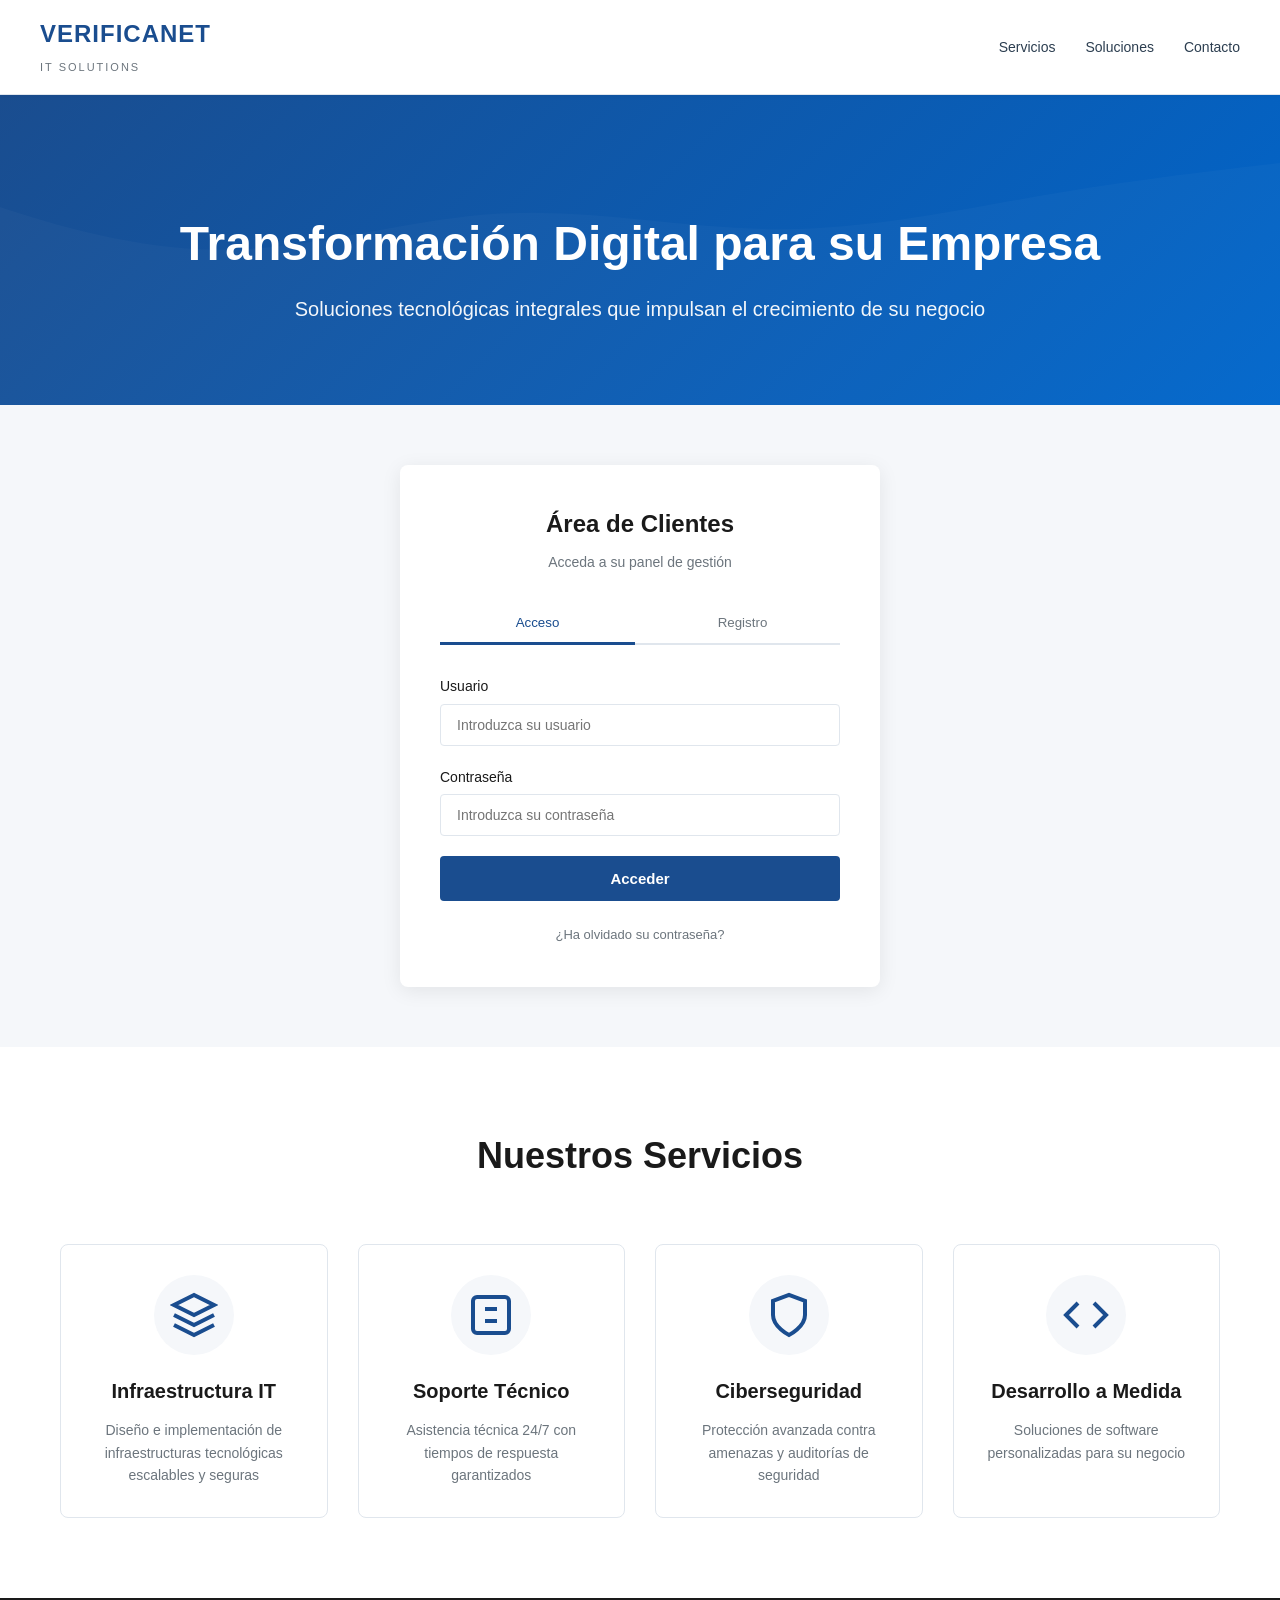
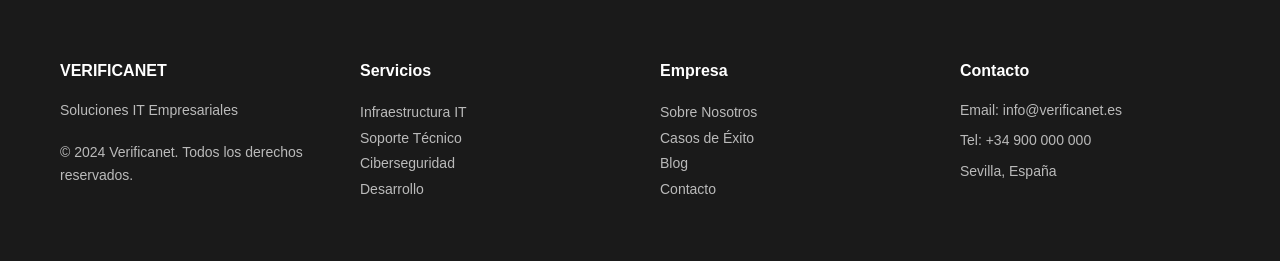
==== verificanet_pro/index.html @ dd5294af "Proyecto Verificanet completo - Web profesional + Backend + DMZ" ====
<!DOCTYPE html>
<html lang="es">
<head>
    <meta charset="UTF-8">
    <meta name="viewport" content="width=device-width, initial-scale=1.0">
    <title>Verificanet | Soluciones IT Empresariales</title>
    <link rel="stylesheet" href="css/styles-pro.css">
</head>
<body class="login-page">
    <!-- Header -->
    <header class="main-header">
        <div class="container-fluid">
            <div class="header-content">
                <div class="logo">
                    <h1>VERIFICANET</h1>
                    <span class="tagline">IT Solutions</span>
                </div>
                <nav class="main-nav">
                    <a href="#servicios">Servicios</a>
                    <a href="#soluciones">Soluciones</a>
                    <a href="#contacto">Contacto</a>
                </nav>
            </div>
        </div>
    </header>

    <!-- Hero Section -->
    <section class="hero">
        <div class="hero-overlay"></div>
        <div class="container">
            <div class="hero-content">
                <h2 class="hero-title">Transformación Digital para su Empresa</h2>
                <p class="hero-subtitle">Soluciones tecnológicas integrales que impulsan el crecimiento de su negocio</p>
            </div>
        </div>
    </section>

    <!-- Login Section -->
    <section class="login-section">
        <div class="container">
            <div class="login-card">
                <div class="login-header">
                    <h3>Área de Clientes</h3>
                    <p>Acceda a su panel de gestión</p>
                </div>

                <div class="tabs-professional">
                    <button class="tab-btn active" onclick="showTabPro('login')">Acceso</button>
                    <button class="tab-btn" onclick="showTabPro('register')">Registro</button>
                </div>

                <div id="alert-pro" class="alert-pro"></div>

                <!-- Login Form -->
                <div id="login-form-pro" class="form-section-pro active">
                    <form onsubmit="handleLogin(event)" class="professional-form">
                        <div class="input-group">
                            <label>Usuario</label>
                            <input type="text" id="login-username" required placeholder="Introduzca su usuario">
                        </div>
                        <div class="input-group">
                            <label>Contraseña</label>
                            <input type="password" id="login-password" required placeholder="Introduzca su contraseña">
                        </div>
                        <button type="submit" class="btn-professional">Acceder</button>
                    </form>
                    <div class="login-help">
                        <a href="#" class="link-subtle">¿Ha olvidado su contraseña?</a>
                    </div>
                </div>

                <!-- Register Form -->
                <div id="register-form-pro" class="form-section-pro">
                    <form onsubmit="handleRegister(event)" class="professional-form">
                        <div class="input-group">
                            <label>Tipo de Cliente</label>
                            <select id="register-tipo" onchange="toggleRegistroTipo()">
                                <option value="particular">Particular</option>
                                <option value="empresa">Empresa</option>
                            </select>
                        </div>

                        <div id="registro-particular">
                            <div class="input-group">
                                <label>Nombre</label>
                                <input type="text" id="register-nombre" placeholder="Su nombre">
                            </div>
                            <div class="input-group">
                                <label>Apellidos</label>
                                <input type="text" id="register-apellido" placeholder="Sus apellidos">
                            </div>
                        </div>

                        <div id="registro-empresa" style="display: none;">
                            <div class="input-group">
                                <label>Razón Social</label>
                                <input type="text" id="register-empresa" placeholder="Nombre de la empresa">
                            </div>
                        </div>

                        <div class="input-group">
                            <label>Correo Electrónico</label>
                            <input type="email" id="register-email" required placeholder="correo@empresa.com">
                        </div>
                        <div class="input-group">
                            <label>Teléfono</label>
                            <input type="tel" id="register-telefono" placeholder="+34 600 000 000">
                        </div>
                        <div class="input-group">
                            <label>Usuario</label>
                            <input type="text" id="register-username" required placeholder="Elija un nombre de usuario">
                        </div>
                        <div class="input-group">
                            <label>Contraseña</label>
                            <input type="password" id="register-password" required placeholder="Mínimo 8 caracteres">
                        </div>
                        <button type="submit" class="btn-professional">Crear Cuenta</button>
                    </form>
                </div>
            </div>
        </div>
    </section>

    <!-- Services Preview -->
    <section class="services-preview">
        <div class="container">
            <h2 class="section-title">Nuestros Servicios</h2>
            <div class="services-grid">
                <div class="service-item">
                    <div class="service-icon">
                        <svg width="48" height="48" viewBox="0 0 24 24" fill="none" stroke="currentColor" stroke-width="2">
                            <path d="M12 2L2 7l10 5 10-5-10-5z"></path>
                            <path d="M2 17l10 5 10-5M2 12l10 5 10-5"></path>
                        </svg>
                    </div>
                    <h3>Infraestructura IT</h3>
                    <p>Diseño e implementación de infraestructuras tecnológicas escalables y seguras</p>
                </div>
                <div class="service-item">
                    <div class="service-icon">
                        <svg width="48" height="48" viewBox="0 0 24 24" fill="none" stroke="currentColor" stroke-width="2">
                            <rect x="3" y="3" width="18" height="18" rx="2" ry="2"></rect>
                            <line x1="9" y1="9" x2="15" y2="9"></line>
                            <line x1="9" y1="15" x2="15" y2="15"></line>
                        </svg>
                    </div>
                    <h3>Soporte Técnico</h3>
                    <p>Asistencia técnica 24/7 con tiempos de respuesta garantizados</p>
                </div>
                <div class="service-item">
                    <div class="service-icon">
                        <svg width="48" height="48" viewBox="0 0 24 24" fill="none" stroke="currentColor" stroke-width="2">
                            <path d="M12 22s8-4 8-10V5l-8-3-8 3v7c0 6 8 10 8 10z"></path>
                        </svg>
                    </div>
                    <h3>Ciberseguridad</h3>
                    <p>Protección avanzada contra amenazas y auditorías de seguridad</p>
                </div>
                <div class="service-item">
                    <div class="service-icon">
                        <svg width="48" height="48" viewBox="0 0 24 24" fill="none" stroke="currentColor" stroke-width="2">
                            <polyline points="16 18 22 12 16 6"></polyline>
                            <polyline points="8 6 2 12 8 18"></polyline>
                        </svg>
                    </div>
                    <h3>Desarrollo a Medida</h3>
                    <p>Soluciones de software personalizadas para su negocio</p>
                </div>
            </div>
        </div>
    </section>

    <!-- Footer -->
    <footer class="main-footer">
        <div class="container">
            <div class="footer-content">
                <div class="footer-col">
                    <h4>VERIFICANET</h4>
                    <p>Soluciones IT Empresariales</p>
                    <p class="footer-small">© 2024 Verificanet. Todos los derechos reservados.</p>
                </div>
                <div class="footer-col">
                    <h4>Servicios</h4>
                    <ul>
                        <li><a href="#">Infraestructura IT</a></li>
                        <li><a href="#">Soporte Técnico</a></li>
                        <li><a href="#">Ciberseguridad</a></li>
                        <li><a href="#">Desarrollo</a></li>
                    </ul>
                </div>
                <div class="footer-col">
                    <h4>Empresa</h4>
                    <ul>
                        <li><a href="#">Sobre Nosotros</a></li>
                        <li><a href="#">Casos de Éxito</a></li>
                        <li><a href="#">Blog</a></li>
                        <li><a href="#">Contacto</a></li>
                    </ul>
                </div>
                <div class="footer-col">
                    <h4>Contacto</h4>
                    <p>Email: info@verificanet.es</p>
                    <p>Tel: +34 900 000 000</p>
                    <p>Sevilla, España</p>
                </div>
            </div>
        </div>
    </footer>

    <script src="js/app-pro.js"></script>
</body>
</html>
---- verificanet_pro/css/styles-pro.css ----
/* VERIFICANET - ESTILOS PROFESIONALES CORPORATIVOS */

* {
    margin: 0;
    padding: 0;
    box-sizing: border-box;
}

:root {
    --primary: #1a4d8f;
    --secondary: #0066cc;
    --dark: #1a1a1a;
    --light-gray: #f5f7fa;
    --border: #e0e6ed;
    --text: #2c3e50;
    --text-light: #6c757d;
    --success: #28a745;
    --danger: #dc3545;
}

body {
    font-family: -apple-system, BlinkMacSystemFont, 'Segoe UI', Roboto, 'Helvetica Neue', Arial, sans-serif;
    color: var(--text);
    line-height: 1.6;
    background: white;
}

.container {
    max-width: 1200px;
    margin: 0 auto;
    padding: 0 20px;
}

.container-fluid {
    width: 100%;
    padding: 0 40px;
}

/* ========== HEADER ========== */
.main-header {
    background: white;
    border-bottom: 1px solid var(--border);
    position: sticky;
    top: 0;
    z-index: 1000;
    box-shadow: 0 2px 4px rgba(0,0,0,0.05);
}

.header-content {
    display: flex;
    justify-content: space-between;
    align-items: center;
    padding: 15px 0;
}

.logo h1 {
    font-size: 24px;
    font-weight: 700;
    color: var(--primary);
    letter-spacing: 1px;
}

.logo .tagline {
    font-size: 11px;
    color: var(--text-light);
    text-transform: uppercase;
    letter-spacing: 2px;
}

.main-nav {
    display: flex;
    gap: 30px;
}

.main-nav a {
    color: var(--text);
    text-decoration: none;
    font-weight: 500;
    font-size: 14px;
    transition: color 0.3s;
}

.main-nav a:hover {
    color: var(--primary);
}

/* ========== HERO ========== */
.hero {
    position: relative;
    background: linear-gradient(135deg, #1a4d8f 0%, #0066cc 100%);
    color: white;
    padding: 120px 0 80px;
    text-align: center;
}

.hero-overlay {
    position: absolute;
    top: 0;
    left: 0;
    right: 0;
    bottom: 0;
    background: url('data:image/svg+xml,<svg xmlns="http://www.w3.org/2000/svg" viewBox="0 0 1440 320"><path fill="rgba(255,255,255,0.05)" d="M0,96L48,112C96,128,192,160,288,160C384,160,480,128,576,122.7C672,117,768,139,864,138.7C960,139,1056,117,1152,101.3C1248,85,1344,75,1392,69.3L1440,64L1440,320L1392,320C1344,320,1248,320,1152,320C1056,320,960,320,864,320C768,320,672,320,576,320C480,320,384,320,288,320C192,320,96,320,48,320L0,320Z"></path></svg>') bottom no-repeat;
    background-size: cover;
    opacity: 0.5;
}

.hero-content {
    position: relative;
    z-index: 1;
}

.hero-title {
    font-size: 48px;
    font-weight: 700;
    margin-bottom: 20px;
    line-height: 1.2;
}

.hero-subtitle {
    font-size: 20px;
    font-weight: 300;
    opacity: 0.95;
}

/* ========== LOGIN SECTION ========== */
.login-section {
    padding: 60px 0;
    background: var(--light-gray);
}

.login-card {
    max-width: 480px;
    margin: 0 auto;
    background: white;
    border-radius: 8px;
    box-shadow: 0 4px 20px rgba(0,0,0,0.08);
    padding: 40px;
}

.login-header {
    text-align: center;
    margin-bottom: 30px;
}

.login-header h3 {
    font-size: 24px;
    color: var(--dark);
    margin-bottom: 8px;
}

.login-header p {
    color: var(--text-light);
    font-size: 14px;
}

.tabs-professional {
    display: flex;
    gap: 10px;
    margin-bottom: 30px;
    border-bottom: 2px solid var(--border);
}

.tab-btn {
    flex: 1;
    padding: 12px;
    background: none;
    border: none;
    border-bottom: 3px solid transparent;
    color: var(--text-light);
    font-weight: 500;
    cursor: pointer;
    transition: all 0.3s;
    margin-bottom: -2px;
}

.tab-btn.active {
    color: var(--primary);
    border-bottom-color: var(--primary);
}

.form-section-pro {
    display: none;
}

.form-section-pro.active {
    display: block;
}

.professional-form .input-group {
    margin-bottom: 20px;
}

.professional-form label {
    display: block;
    margin-bottom: 6px;
    font-weight: 500;
    font-size: 14px;
    color: var(--dark);
}

.professional-form input,
.professional-form select {
    width: 100%;
    padding: 12px 16px;
    border: 1px solid var(--border);
    border-radius: 4px;
    font-size: 14px;
    transition: border-color 0.3s;
}

.professional-form input:focus,
.professional-form select:focus {
    outline: none;
    border-color: var(--primary);
}

.btn-professional {
    width: 100%;
    padding: 14px;
    background: var(--primary);
    color: white;
    border: none;
    border-radius: 4px;
    font-size: 15px;
    font-weight: 600;
    cursor: pointer;
    transition: background 0.3s;
}

.btn-professional:hover {
    background: var(--secondary);
}

.login-help {
    margin-top: 20px;
    text-align: center;
}

.link-subtle {
    color: var(--text-light);
    text-decoration: none;
    font-size: 13px;
}

.link-subtle:hover {
    color: var(--primary);
}

.alert-pro {
    padding: 12px 16px;
    border-radius: 4px;
    margin-bottom: 20px;
    display: none;
    font-size: 14px;
}

.alert-pro.error {
    background: #f8d7da;
    color: #721c24;
    border: 1px solid #f5c6cb;
}

.alert-pro.success {
    background: #d4edda;
    color: #155724;
    border: 1px solid #c3e6cb;
}

/* ========== SERVICES PREVIEW ========== */
.services-preview {
    padding: 80px 0;
    background: white;
}

.section-title {
    text-align: center;
    font-size: 36px;
    font-weight: 700;
    color: var(--dark);
    margin-bottom: 60px;
}

.services-grid {
    display: grid;
    grid-template-columns: repeat(auto-fit, minmax(260px, 1fr));
    gap: 30px;
}

.service-item {
    text-align: center;
    padding: 30px;
    border: 1px solid var(--border);
    border-radius: 8px;
    transition: all 0.3s;
}

.service-item:hover {
    border-color: var(--primary);
    box-shadow: 0 6px 20px rgba(0,0,0,0.08);
}

.service-icon {
    width: 80px;
    height: 80px;
    margin: 0 auto 20px;
    display: flex;
    align-items: center;
    justify-content: center;
    background: var(--light-gray);
    border-radius: 50%;
    color: var(--primary);
}

.service-item h3 {
    font-size: 20px;
    margin-bottom: 12px;
    color: var(--dark);
}

.service-item p {
    font-size: 14px;
    color: var(--text-light);
    line-height: 1.6;
}

/* ========== FOOTER ========== */
.main-footer {
    background: var(--dark);
    color: white;
    padding: 60px 0 30px;
}

.footer-content {
    display: grid;
    grid-template-columns: repeat(auto-fit, minmax(200px, 1fr));
    gap: 40px;
    margin-bottom: 30px;
}

.footer-col h4 {
    font-size: 16px;
    margin-bottom: 16px;
    font-weight: 600;
}

.footer-col p,
.footer-col a {
    font-size: 14px;
    color: rgba(255,255,255,0.7);
    margin-bottom: 8px;
}

.footer-col ul {
    list-style: none;
}

.footer-col a {
    text-decoration: none;
    transition: color 0.3s;
}

.footer-col a:hover {
    color: white;
}

.footer-small {
    font-size: 12px;
    margin-top: 20px;
}

/* ========== RESPONSIVE ========== */
@media (max-width: 768px) {
    .hero-title {
        font-size: 32px;
    }
    
    .hero-subtitle {
        font-size: 16px;
    }
    
    .login-card {
        padding: 30px 20px;
    }
    
    .services-grid {
        grid-template-columns: 1fr;
    }
}
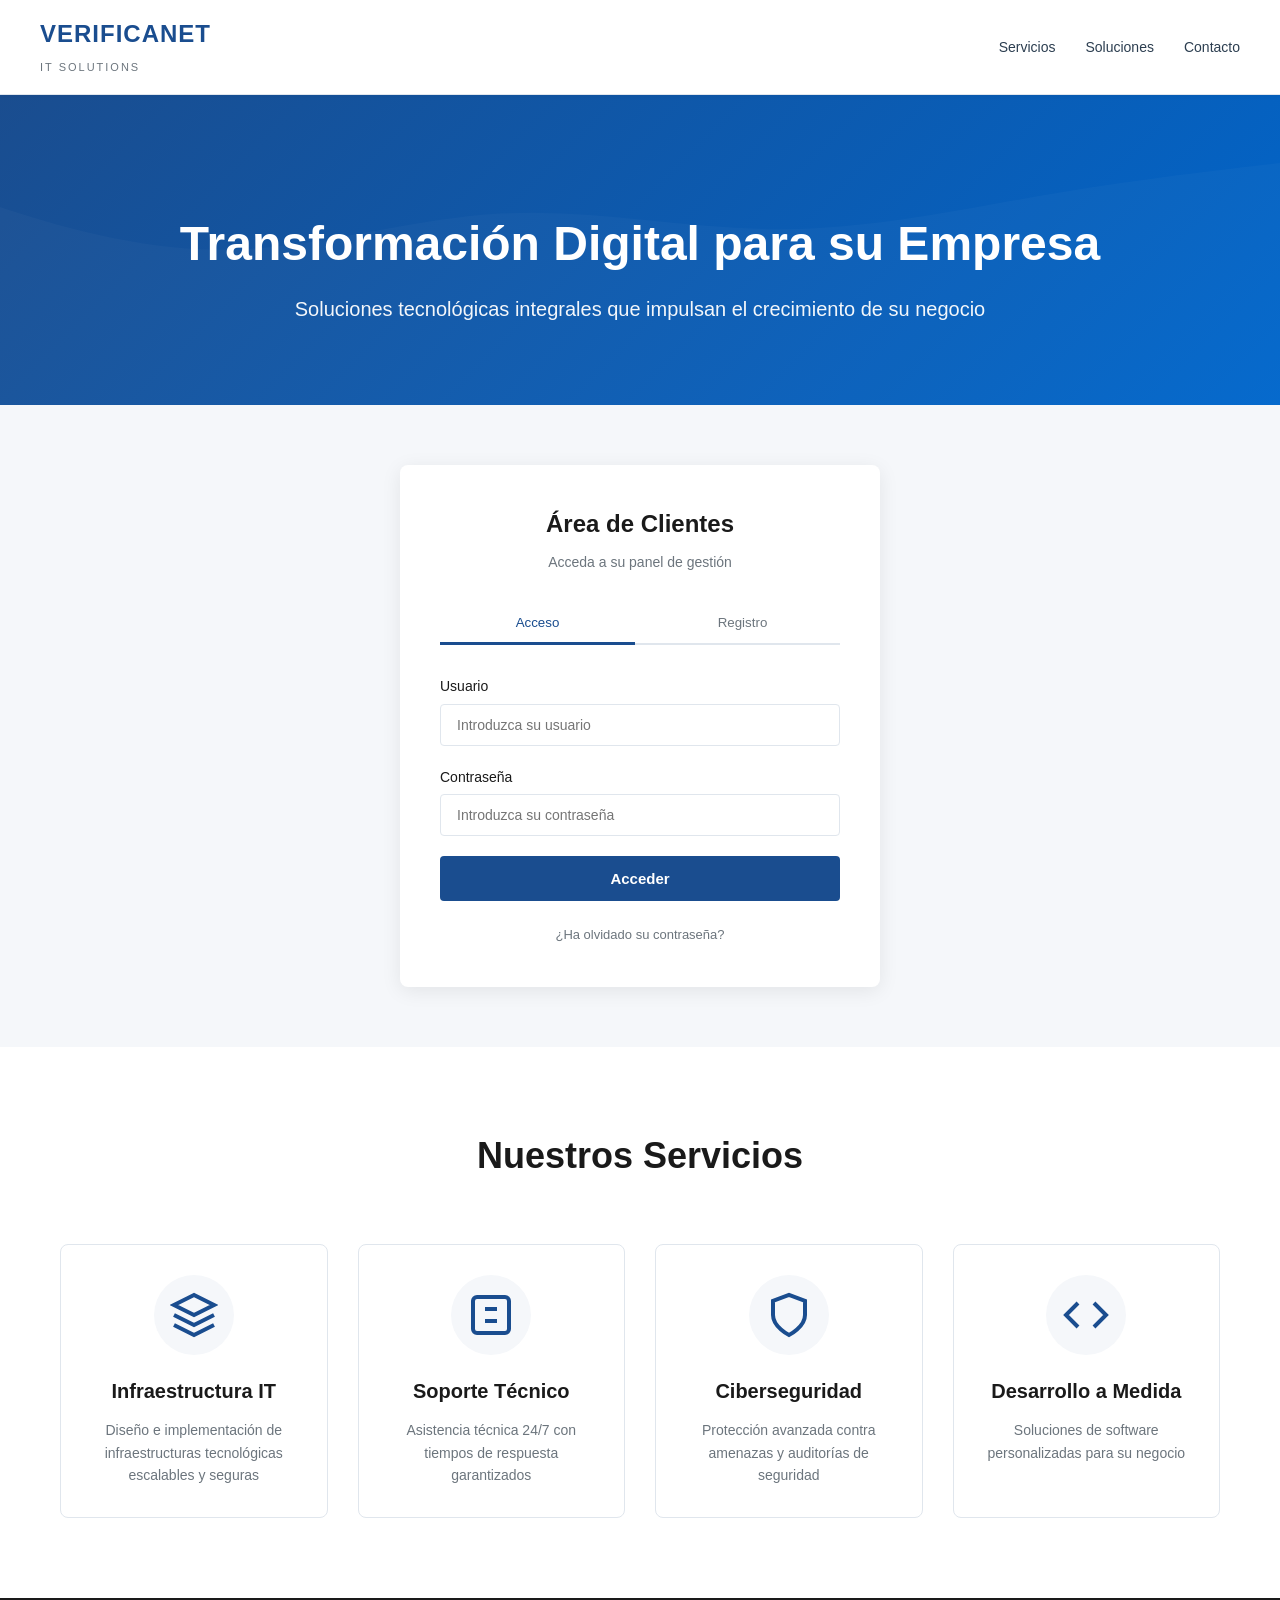
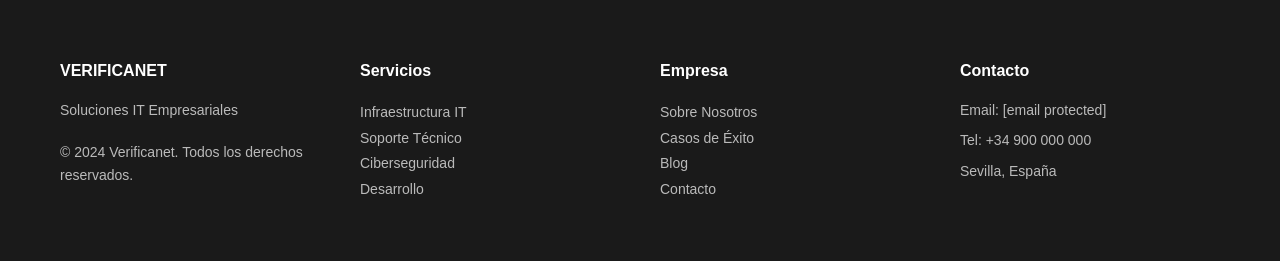
==== commit ac416d30: "Proyecto final completo - Web profesional funcionando" ====
--- a/verificanet_pro/index.html
+++ b/verificanet_pro/index.html
@@ -199,14 +199,7 @@
                 </div>
                 <div class="footer-col">
                     <h4>Contacto</h4>
-                    <p>Email: info@verificanet.es</p>
+                    <p>Email: <a href="/cdn-cgi/l/email-protection" class="__cf_email__" data-cfemail="bed7d0d8d1fec8dbccd7d8d7dddfd0dbca90dbcd">[email&#160;protected]</a></p>
                     <p>Tel: +34 900 000 000</p>
                     <p>Sevilla, España</p>
-                </div>
-            </div>
-        </div>
-    </footer>
-
-    <script src="js/app-pro.js"></script>
-</body>
-</html>
+        
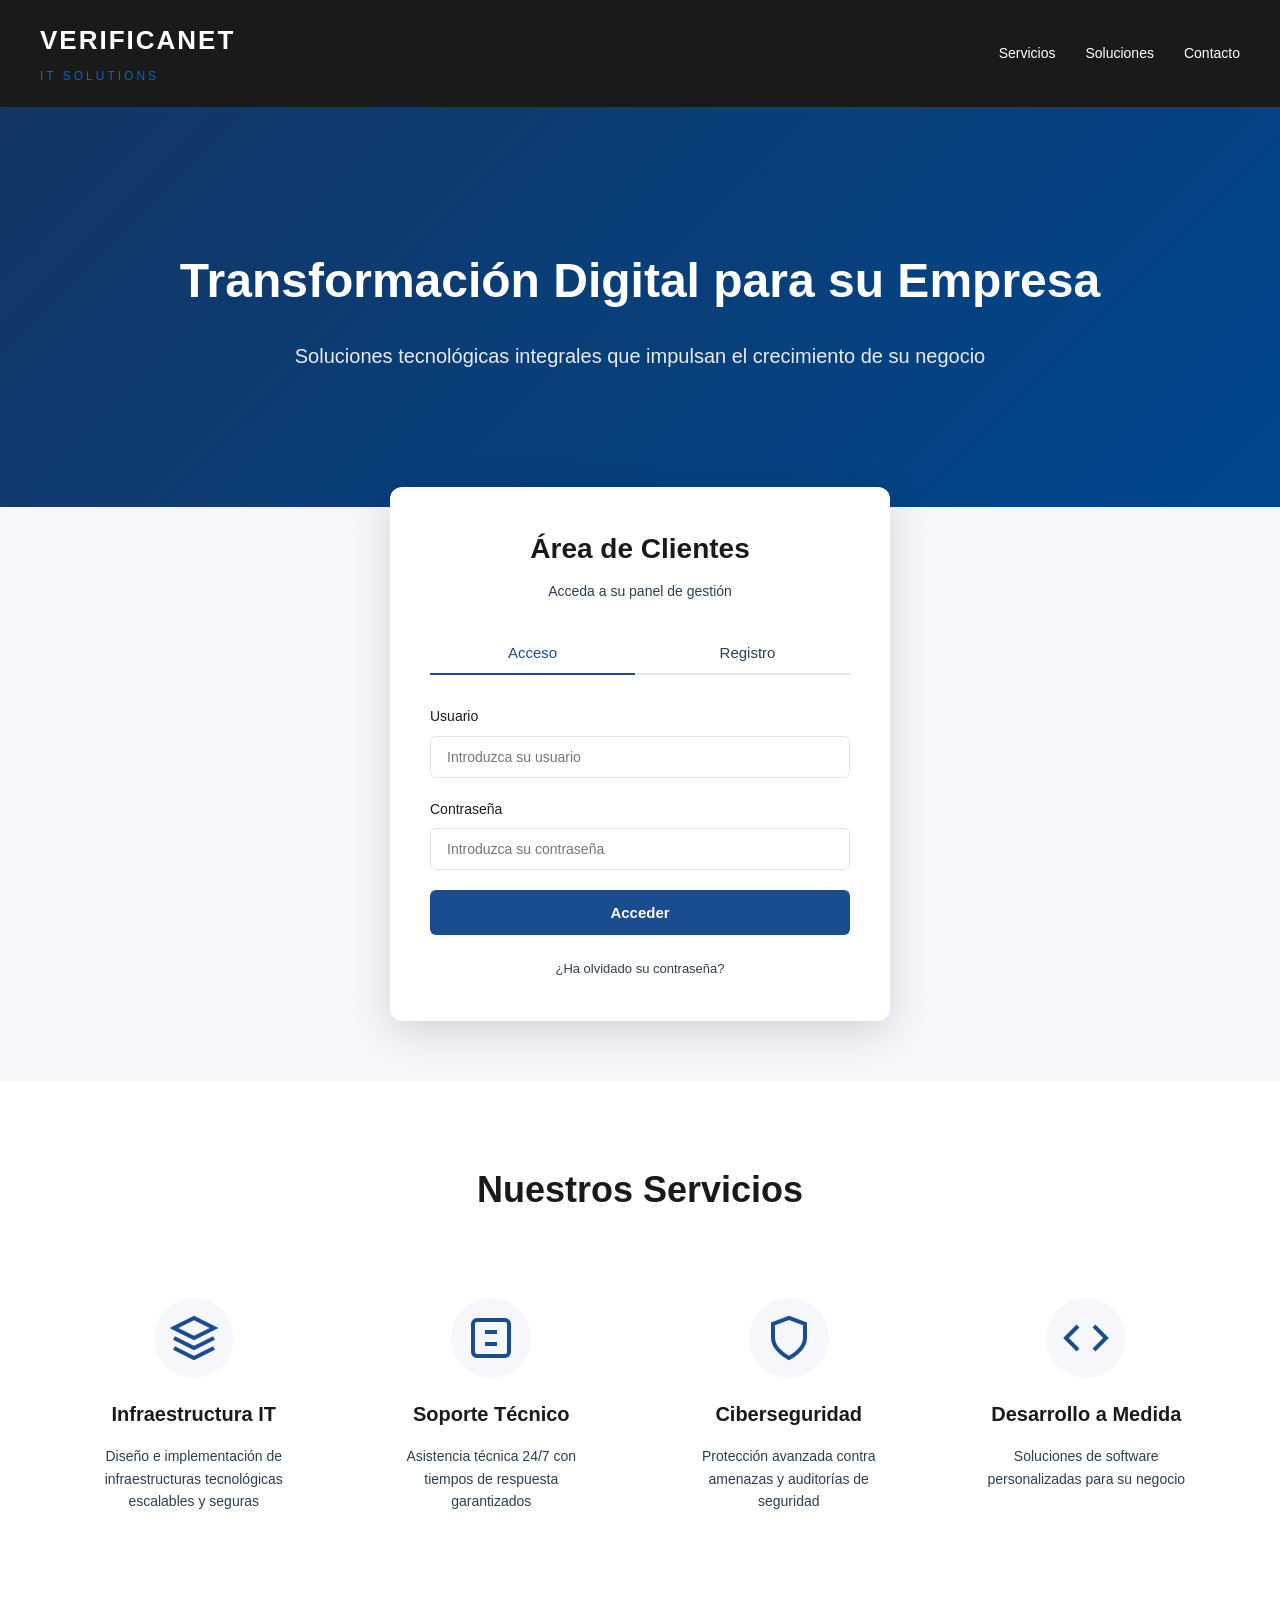
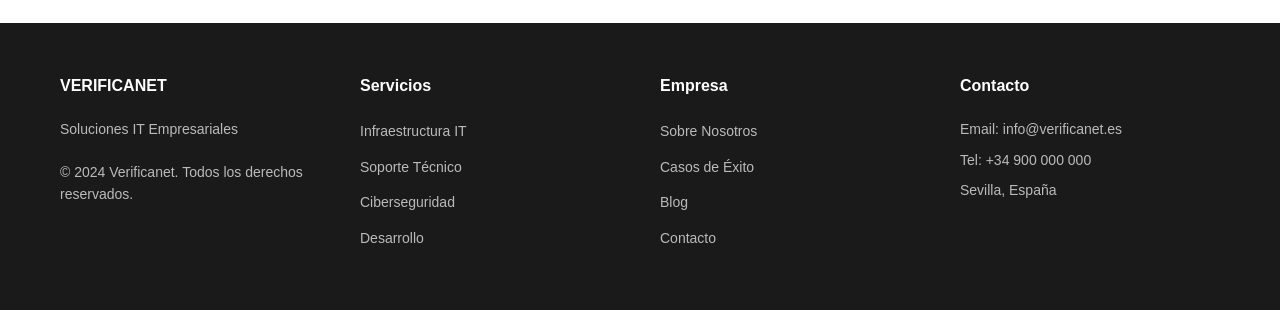
==== commit 39870aa9: "Proyecto final: Nginx corregido + rutas por firewall + web profesional" ====
--- a/verificanet_pro/index.html
+++ b/verificanet_pro/index.html
@@ -199,7 +199,14 @@
                 </div>
                 <div class="footer-col">
                     <h4>Contacto</h4>
-                    <p>Email: <a href="/cdn-cgi/l/email-protection" class="__cf_email__" data-cfemail="bed7d0d8d1fec8dbccd7d8d7dddfd0dbca90dbcd">[email&#160;protected]</a></p>
+                    <p>Email: info@verificanet.es</p>
                     <p>Tel: +34 900 000 000</p>
                     <p>Sevilla, España</p>
-        +                </div>
+            </div>
+        </div>
+    </footer>
+
+    <script src="js/app-pro.js"></script>
+</body>
+</html>
--- a/verificanet_pro/css/styles-pro.css
+++ b/verificanet_pro/css/styles-pro.css
@@ -1,11 +1,3 @@
-/* VERIFICANET - ESTILOS PROFESIONALES CORPORATIVOS */
-
-* {
-    margin: 0;
-    padding: 0;
-    box-sizing: border-box;
-}
-
 :root {
     --primary: #1a4d8f;
     --secondary: #0066cc;
@@ -13,16 +5,23 @@
     --light-gray: #f5f7fa;
     --border: #e0e6ed;
     --text: #2c3e50;
-    --text-light: #6c757d;
     --success: #28a745;
+    --warning: #ffc107;
     --danger: #dc3545;
+    --info: #17a2b8;
+}
+
+* {
+    margin: 0;
+    padding: 0;
+    box-sizing: border-box;
 }
 
 body {
-    font-family: -apple-system, BlinkMacSystemFont, 'Segoe UI', Roboto, 'Helvetica Neue', Arial, sans-serif;
-    color: var(--text);
+    font-family: -apple-system, BlinkMacSystemFont, 'Segoe UI', Roboto, Arial, sans-serif;
     line-height: 1.6;
-    background: white;
+    color: var(--text);
+    background: var(--light-gray);
 }
 
 .container {
@@ -36,35 +35,31 @@
     padding: 0 40px;
 }
 
-/* ========== HEADER ========== */
+/* HEADER */
 .main-header {
-    background: white;
-    border-bottom: 1px solid var(--border);
-    position: sticky;
-    top: 0;
-    z-index: 1000;
-    box-shadow: 0 2px 4px rgba(0,0,0,0.05);
+    background: var(--dark);
+    padding: 20px 0;
+    box-shadow: 0 2px 10px rgba(0,0,0,0.1);
 }
 
 .header-content {
     display: flex;
     justify-content: space-between;
     align-items: center;
-    padding: 15px 0;
 }
 
 .logo h1 {
-    font-size: 24px;
-    font-weight: 700;
-    color: var(--primary);
-    letter-spacing: 1px;
-}
-
-.logo .tagline {
-    font-size: 11px;
-    color: var(--text-light);
+    color: white;
+    font-size: 26px;
+    letter-spacing: 2px;
+    margin: 0;
+}
+
+.tagline {
+    color: var(--secondary);
+    font-size: 12px;
+    letter-spacing: 3px;
     text-transform: uppercase;
-    letter-spacing: 2px;
 }
 
 .main-nav {
@@ -73,24 +68,26 @@
 }
 
 .main-nav a {
-    color: var(--text);
+    color: white;
     text-decoration: none;
+    font-size: 14px;
     font-weight: 500;
-    font-size: 14px;
     transition: color 0.3s;
 }
 
 .main-nav a:hover {
-    color: var(--primary);
-}
-
-/* ========== HERO ========== */
+    color: var(--secondary);
+}
+
+/* HERO */
 .hero {
     position: relative;
-    background: linear-gradient(135deg, #1a4d8f 0%, #0066cc 100%);
-    color: white;
-    padding: 120px 0 80px;
-    text-align: center;
+    height: 400px;
+    background: linear-gradient(135deg, var(--primary) 0%, var(--secondary) 100%);
+    display: flex;
+    align-items: center;
+    justify-content: center;
+    overflow: hidden;
 }
 
 .hero-overlay {
@@ -99,42 +96,42 @@
     left: 0;
     right: 0;
     bottom: 0;
-    background: url('data:image/svg+xml,<svg xmlns="http://www.w3.org/2000/svg" viewBox="0 0 1440 320"><path fill="rgba(255,255,255,0.05)" d="M0,96L48,112C96,128,192,160,288,160C384,160,480,128,576,122.7C672,117,768,139,864,138.7C960,139,1056,117,1152,101.3C1248,85,1344,75,1392,69.3L1440,64L1440,320L1392,320C1344,320,1248,320,1152,320C1056,320,960,320,864,320C768,320,672,320,576,320C480,320,384,320,288,320C192,320,96,320,48,320L0,320Z"></path></svg>') bottom no-repeat;
-    background-size: cover;
-    opacity: 0.5;
+    background: rgba(0, 0, 0, 0.3);
 }
 
 .hero-content {
     position: relative;
     z-index: 1;
+    text-align: center;
+    color: white;
 }
 
 .hero-title {
     font-size: 48px;
+    margin-bottom: 20px;
     font-weight: 700;
-    margin-bottom: 20px;
-    line-height: 1.2;
 }
 
 .hero-subtitle {
     font-size: 20px;
-    font-weight: 300;
-    opacity: 0.95;
-}
-
-/* ========== LOGIN SECTION ========== */
+    opacity: 0.9;
+}
+
+/* LOGIN SECTION */
 .login-section {
     padding: 60px 0;
-    background: var(--light-gray);
+    margin-top: -80px;
+    position: relative;
+    z-index: 2;
 }
 
 .login-card {
-    max-width: 480px;
+    background: white;
+    border-radius: 12px;
+    box-shadow: 0 10px 40px rgba(0,0,0,0.15);
+    padding: 40px;
+    max-width: 500px;
     margin: 0 auto;
-    background: white;
-    border-radius: 8px;
-    box-shadow: 0 4px 20px rgba(0,0,0,0.08);
-    padding: 40px;
 }
 
 .login-header {
@@ -143,13 +140,13 @@
 }
 
 .login-header h3 {
-    font-size: 24px;
+    font-size: 28px;
     color: var(--dark);
     margin-bottom: 8px;
 }
 
 .login-header p {
-    color: var(--text-light);
+    color: var(--text);
     font-size: 14px;
 }
 
@@ -165,17 +162,26 @@
     padding: 12px;
     background: none;
     border: none;
-    border-bottom: 3px solid transparent;
-    color: var(--text-light);
+    font-size: 15px;
     font-weight: 500;
+    color: var(--text);
     cursor: pointer;
+    position: relative;
     transition: all 0.3s;
-    margin-bottom: -2px;
 }
 
 .tab-btn.active {
     color: var(--primary);
-    border-bottom-color: var(--primary);
+}
+
+.tab-btn.active::after {
+    content: '';
+    position: absolute;
+    bottom: -2px;
+    left: 0;
+    right: 0;
+    height: 2px;
+    background: var(--primary);
 }
 
 .form-section-pro {
@@ -186,41 +192,45 @@
     display: block;
 }
 
-.professional-form .input-group {
-    margin-bottom: 20px;
-}
-
-.professional-form label {
-    display: block;
-    margin-bottom: 6px;
+.professional-form {
+    display: flex;
+    flex-direction: column;
+    gap: 20px;
+}
+
+.input-group {
+    display: flex;
+    flex-direction: column;
+    gap: 8px;
+}
+
+.input-group label {
     font-weight: 500;
     font-size: 14px;
     color: var(--dark);
 }
 
-.professional-form input,
-.professional-form select {
-    width: 100%;
+.input-group input,
+.input-group select {
     padding: 12px 16px;
     border: 1px solid var(--border);
-    border-radius: 4px;
+    border-radius: 6px;
     font-size: 14px;
     transition: border-color 0.3s;
 }
 
-.professional-form input:focus,
-.professional-form select:focus {
+.input-group input:focus,
+.input-group select:focus {
     outline: none;
     border-color: var(--primary);
 }
 
 .btn-professional {
-    width: 100%;
-    padding: 14px;
     background: var(--primary);
     color: white;
+    padding: 14px 24px;
     border: none;
-    border-radius: 4px;
+    border-radius: 6px;
     font-size: 15px;
     font-weight: 600;
     cursor: pointer;
@@ -232,14 +242,14 @@
 }
 
 .login-help {
+    text-align: center;
     margin-top: 20px;
-    text-align: center;
 }
 
 .link-subtle {
-    color: var(--text-light);
+    color: var(--text);
+    font-size: 13px;
     text-decoration: none;
-    font-size: 13px;
 }
 
 .link-subtle:hover {
@@ -247,11 +257,17 @@
 }
 
 .alert-pro {
-    padding: 12px 16px;
-    border-radius: 4px;
+    padding: 15px 20px;
+    border-radius: 6px;
     margin-bottom: 20px;
+    font-size: 14px;
     display: none;
-    font-size: 14px;
+}
+
+.alert-pro.success {
+    background: #d4edda;
+    color: #155724;
+    border: 1px solid #c3e6cb;
 }
 
 .alert-pro.error {
@@ -260,13 +276,7 @@
     border: 1px solid #f5c6cb;
 }
 
-.alert-pro.success {
-    background: #d4edda;
-    color: #155724;
-    border: 1px solid #c3e6cb;
-}
-
-/* ========== SERVICES PREVIEW ========== */
+/* SERVICES */
 .services-preview {
     padding: 80px 0;
     background: white;
@@ -275,9 +285,8 @@
 .section-title {
     text-align: center;
     font-size: 36px;
-    font-weight: 700;
+    margin-bottom: 50px;
     color: var(--dark);
-    margin-bottom: 60px;
 }
 
 .services-grid {
@@ -289,14 +298,13 @@
 .service-item {
     text-align: center;
     padding: 30px;
-    border: 1px solid var(--border);
     border-radius: 8px;
-    transition: all 0.3s;
+    transition: transform 0.3s, box-shadow 0.3s;
 }
 
 .service-item:hover {
-    border-color: var(--primary);
-    box-shadow: 0 6px 20px rgba(0,0,0,0.08);
+    transform: translateY(-5px);
+    box-shadow: 0 10px 30px rgba(0,0,0,0.1);
 }
 
 .service-icon {
@@ -313,21 +321,21 @@
 
 .service-item h3 {
     font-size: 20px;
-    margin-bottom: 12px;
+    margin-bottom: 15px;
     color: var(--dark);
 }
 
 .service-item p {
     font-size: 14px;
-    color: var(--text-light);
+    color: var(--text);
     line-height: 1.6;
 }
 
-/* ========== FOOTER ========== */
+/* FOOTER */
 .main-footer {
     background: var(--dark);
     color: white;
-    padding: 60px 0 30px;
+    padding: 50px 0 20px;
 }
 
 .footer-content {
@@ -338,29 +346,32 @@
 }
 
 .footer-col h4 {
+    margin-bottom: 20px;
     font-size: 16px;
-    margin-bottom: 16px;
-    font-weight: 600;
-}
-
-.footer-col p,
+}
+
+.footer-col ul {
+    list-style: none;
+}
+
+.footer-col ul li {
+    margin-bottom: 10px;
+}
+
 .footer-col a {
+    color: rgba(255,255,255,0.7);
+    text-decoration: none;
+    font-size: 14px;
+}
+
+.footer-col a:hover {
+    color: white;
+}
+
+.footer-col p {
     font-size: 14px;
     color: rgba(255,255,255,0.7);
     margin-bottom: 8px;
-}
-
-.footer-col ul {
-    list-style: none;
-}
-
-.footer-col a {
-    text-decoration: none;
-    transition: color 0.3s;
-}
-
-.footer-col a:hover {
-    color: white;
 }
 
 .footer-small {
@@ -368,7 +379,7 @@
     margin-top: 20px;
 }
 
-/* ========== RESPONSIVE ========== */
+/* RESPONSIVE */
 @media (max-width: 768px) {
     .hero-title {
         font-size: 32px;
